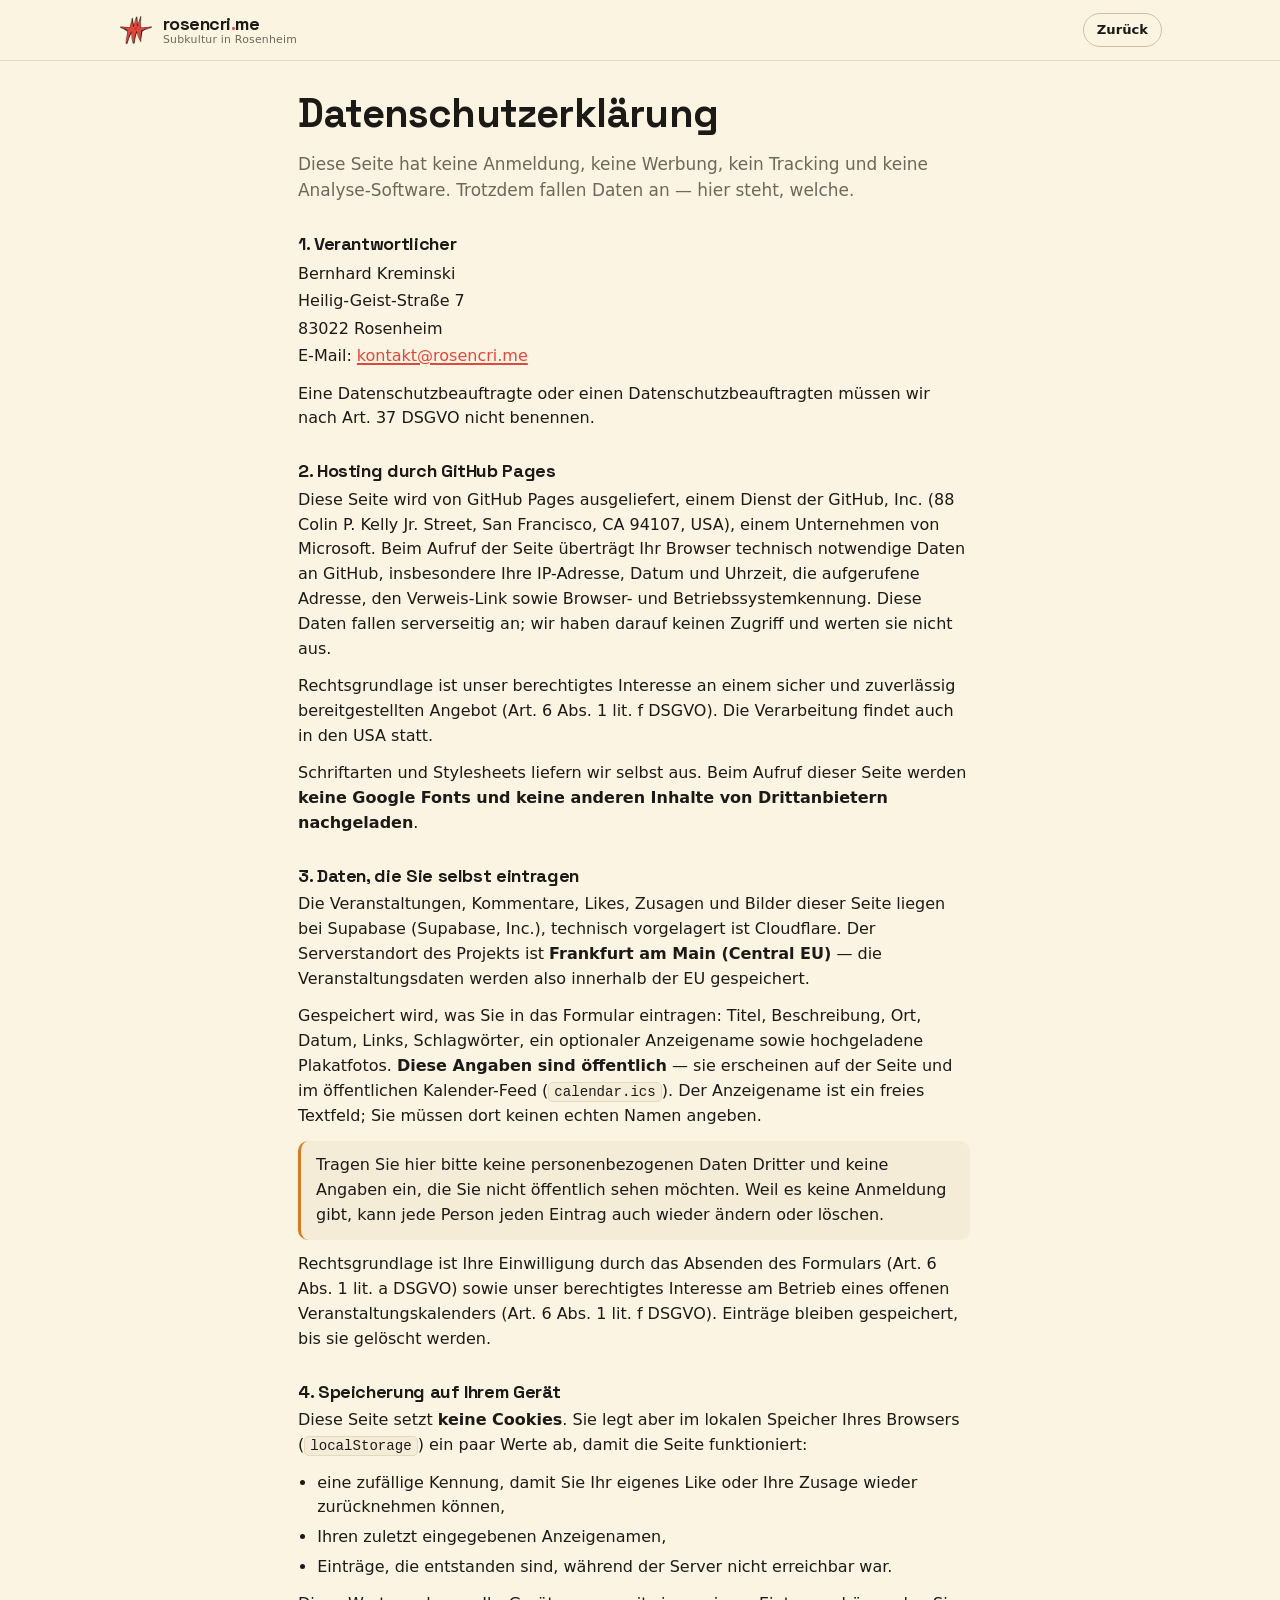
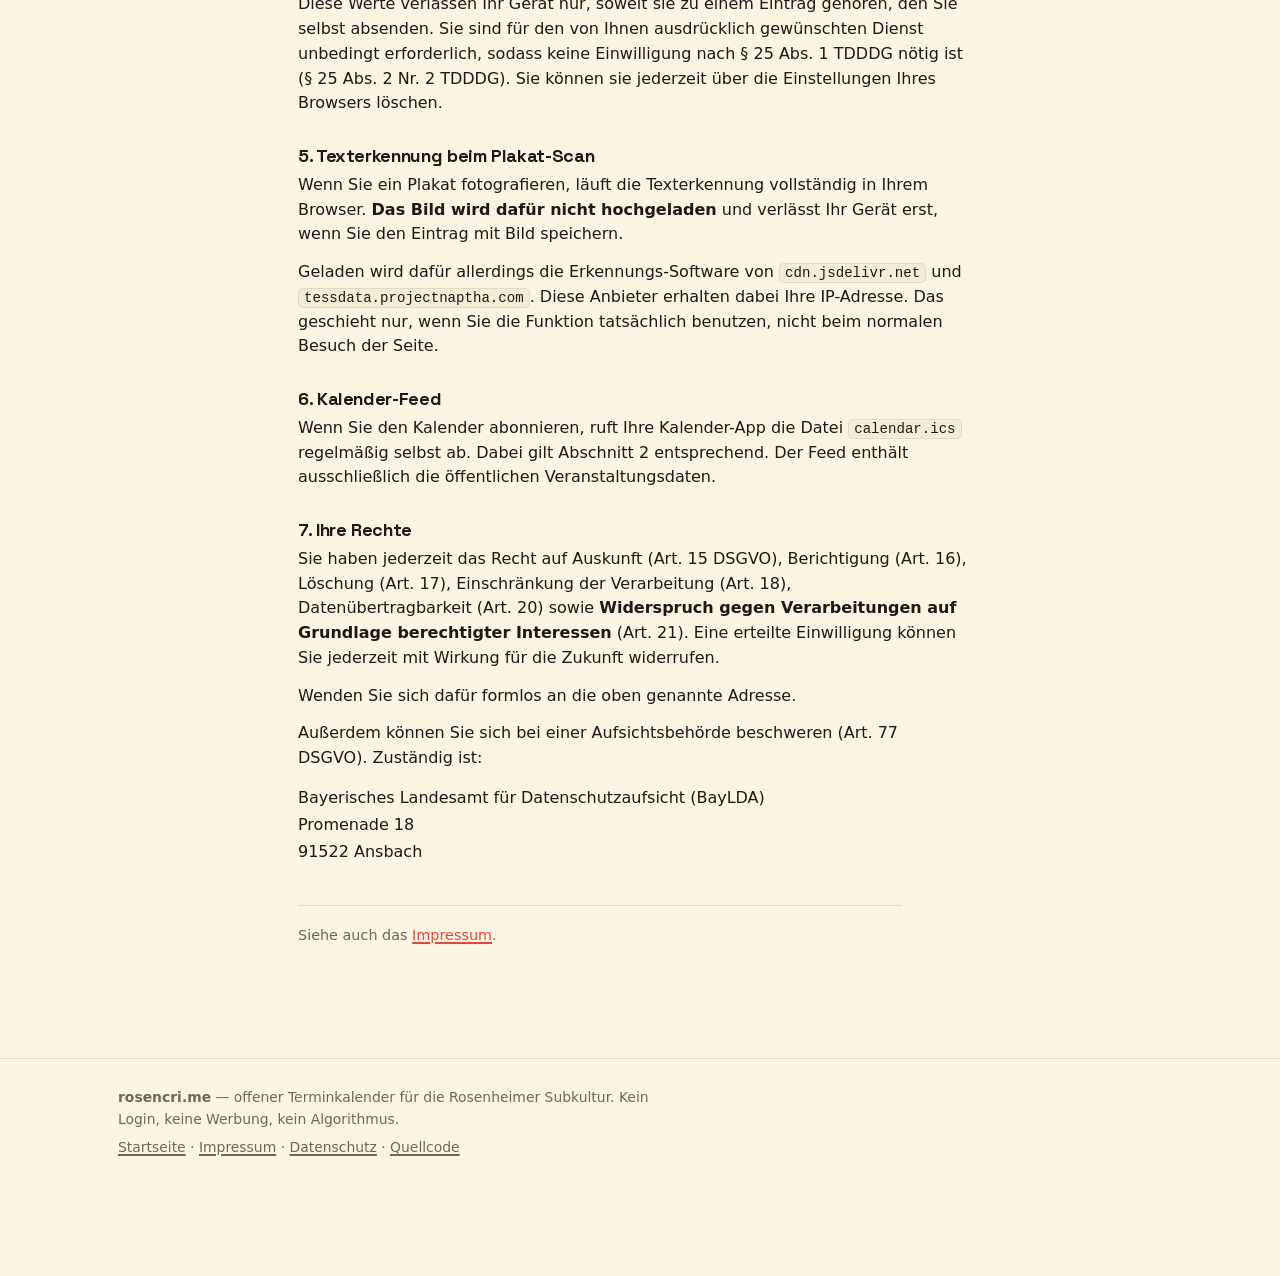
==== datenschutz.html @ 2547bedb "feat: Impressum, Datenschutzerklärung, self-hosted font Two static pages, no JavaScript, linked from" ====
<!doctype html>
<html lang="de">
<head>
<meta charset="utf-8">
<meta name="viewport" content="width=device-width, initial-scale=1, viewport-fit=cover">
<title>Datenschutzerklärung — rosencri.me</title>
<meta name="description" content="Welche Daten rosencri.me verarbeitet, wer sie zu sehen bekommt und welche Rechte Sie haben.">
<meta name="theme-color" content="#e1483c" media="(prefers-color-scheme: light)">
<meta name="theme-color" content="#17150f" media="(prefers-color-scheme: dark)">
<meta name="color-scheme" content="light dark">
<meta name="robots" content="noindex, follow">

<link rel="icon" href="assets/img/icon-32.png" sizes="32x32" type="image/png">
<link rel="icon" href="assets/img/icon-512.png" sizes="512x512" type="image/png">
<link rel="apple-touch-icon" href="assets/img/apple-touch-icon.png">

<link rel="stylesheet" href="assets/css/style.css?v=20260802T1852">
</head>
<body>

<a class="skip-link" href="#main">Zum Inhalt springen</a>

<header class="site-header">
  <div class="wrap header-inner">
    <a class="brand" href="./" title="Zur Startseite">
      <span class="brand-mark" aria-hidden="true">
        <img src="assets/img/icon-192.png" width="36" height="36" alt="">
      </span>
      <span class="brand-text">
        <strong>rosencri<span class="brand-dot">.</span>me</strong>
        <small>Subkultur in Rosenheim</small>
      </span>
    </a>
    <a class="btn btn-ghost btn-sm" href="./">Zurück</a>
  </div>
</header>

<main id="main" class="wrap legal">

  <h1>Datenschutzerklärung</h1>

  <p class="legal-lead">Diese Seite hat keine Anmeldung, keine Werbung, kein
    Tracking und keine Analyse-Software. Trotzdem fallen Daten an — hier steht,
    welche.</p>

  <section>
    <h2>1. Verantwortlicher</h2>
    <p class="legal-address">
      Bernhard Kreminski<br>
      Heilig-Geist-Straße 7<br>
      83022 Rosenheim<br>
      E-Mail: <a href="mailto:kontakt@rosencri.me">kontakt@rosencri.me</a>
    </p>
    <p>Eine Datenschutzbeauftragte oder einen Datenschutzbeauftragten müssen wir
      nach Art. 37 DSGVO nicht benennen.</p>
  </section>

  <section>
    <h2>2. Hosting durch GitHub Pages</h2>
    <p>Diese Seite wird von GitHub Pages ausgeliefert, einem Dienst der GitHub,
      Inc. (88 Colin P. Kelly Jr. Street, San Francisco, CA 94107, USA), einem
      Unternehmen von Microsoft. Beim Aufruf der Seite überträgt Ihr Browser
      technisch notwendige Daten an GitHub, insbesondere Ihre IP-Adresse, Datum
      und Uhrzeit, die aufgerufene Adresse, den Verweis-Link sowie Browser- und
      Betriebssystemkennung. Diese Daten fallen serverseitig an; wir haben
      darauf keinen Zugriff und werten sie nicht aus.</p>
    <p>Rechtsgrundlage ist unser berechtigtes Interesse an einem sicher und
      zuverlässig bereitgestellten Angebot (Art. 6 Abs. 1 lit. f DSGVO). Die
      Verarbeitung findet auch in den USA statt.</p>
    <p>Schriftarten und Stylesheets liefern wir selbst aus. Beim Aufruf dieser
      Seite werden <strong>keine Google Fonts und keine anderen Inhalte von
      Drittanbietern nachgeladen</strong>.</p>
  </section>

  <section>
    <h2>3. Daten, die Sie selbst eintragen</h2>
    <p>Die Veranstaltungen, Kommentare, Likes, Zusagen und Bilder dieser Seite
      liegen bei Supabase (Supabase, Inc.), technisch vorgelagert ist
      Cloudflare. Der Serverstandort des Projekts ist
      <strong>Frankfurt am Main (Central EU)</strong> — die Veranstaltungsdaten
      werden also innerhalb der EU gespeichert.</p>
    <p>Gespeichert wird, was Sie in das Formular eintragen: Titel, Beschreibung,
      Ort, Datum, Links, Schlagwörter, ein optionaler Anzeigename sowie
      hochgeladene Plakatfotos. <strong>Diese Angaben sind öffentlich</strong> —
      sie erscheinen auf der Seite und im öffentlichen Kalender-Feed
      (<code>calendar.ics</code>). Der Anzeigename ist ein freies Textfeld;
      Sie müssen dort keinen echten Namen angeben.</p>
    <p class="legal-warn">Tragen Sie hier bitte keine personenbezogenen Daten
      Dritter und keine Angaben ein, die Sie nicht öffentlich sehen möchten.
      Weil es keine Anmeldung gibt, kann jede Person jeden Eintrag auch wieder
      ändern oder löschen.</p>
    <p>Rechtsgrundlage ist Ihre Einwilligung durch das Absenden des Formulars
      (Art. 6 Abs. 1 lit. a DSGVO) sowie unser berechtigtes Interesse am Betrieb
      eines offenen Veranstaltungskalenders (Art. 6 Abs. 1 lit. f DSGVO).
      Einträge bleiben gespeichert, bis sie gelöscht werden.</p>
  </section>

  <section>
    <h2>4. Speicherung auf Ihrem Gerät</h2>
    <p>Diese Seite setzt <strong>keine Cookies</strong>. Sie legt aber im
      lokalen Speicher Ihres Browsers (<code>localStorage</code>) ein paar Werte
      ab, damit die Seite funktioniert:</p>
    <ul>
      <li>eine zufällige Kennung, damit Sie Ihr eigenes Like oder Ihre Zusage
        wieder zurücknehmen können,</li>
      <li>Ihren zuletzt eingegebenen Anzeigenamen,</li>
      <li>Einträge, die entstanden sind, während der Server nicht erreichbar
        war.</li>
    </ul>
    <p>Diese Werte verlassen Ihr Gerät nur, soweit sie zu einem Eintrag gehören,
      den Sie selbst absenden. Sie sind für den von Ihnen ausdrücklich
      gewünschten Dienst unbedingt erforderlich, sodass keine Einwilligung nach
      § 25 Abs. 1 TDDDG nötig ist (§ 25 Abs. 2 Nr. 2 TDDDG). Sie können sie
      jederzeit über die Einstellungen Ihres Browsers löschen.</p>
  </section>

  <section>
    <h2>5. Texterkennung beim Plakat-Scan</h2>
    <p>Wenn Sie ein Plakat fotografieren, läuft die Texterkennung vollständig in
      Ihrem Browser. <strong>Das Bild wird dafür nicht hochgeladen</strong> und
      verlässt Ihr Gerät erst, wenn Sie den Eintrag mit Bild speichern.</p>
    <p>Geladen wird dafür allerdings die Erkennungs-Software von
      <code>cdn.jsdelivr.net</code> und <code>tessdata.projectnaptha.com</code>.
      Diese Anbieter erhalten dabei Ihre IP-Adresse. Das geschieht nur, wenn Sie
      die Funktion tatsächlich benutzen, nicht beim normalen Besuch der Seite.</p>
  </section>

  <section>
    <h2>6. Kalender-Feed</h2>
    <p>Wenn Sie den Kalender abonnieren, ruft Ihre Kalender-App die Datei
      <code>calendar.ics</code> regelmäßig selbst ab. Dabei gilt Abschnitt 2
      entsprechend. Der Feed enthält ausschließlich die öffentlichen
      Veranstaltungsdaten.</p>
  </section>

  <section>
    <h2>7. Ihre Rechte</h2>
    <p>Sie haben jederzeit das Recht auf Auskunft (Art. 15 DSGVO), Berichtigung
      (Art. 16), Löschung (Art. 17), Einschränkung der Verarbeitung (Art. 18),
      Datenübertragbarkeit (Art. 20) sowie <strong>Widerspruch gegen
      Verarbeitungen auf Grundlage berechtigter Interessen</strong> (Art. 21).
      Eine erteilte Einwilligung können Sie jederzeit mit Wirkung für die Zukunft
      widerrufen.</p>
    <p>Wenden Sie sich dafür formlos an die oben genannte Adresse.</p>
    <p>Außerdem können Sie sich bei einer Aufsichtsbehörde beschweren
      (Art. 77 DSGVO). Zuständig ist:</p>
    <p class="legal-address">
      Bayerisches Landesamt für Datenschutzaufsicht (BayLDA)<br>
      Promenade 18<br>
      91522 Ansbach
    </p>
  </section>

  <p class="legal-meta">Siehe auch das <a href="impressum.html">Impressum</a>.</p>

</main>

<footer class="site-footer">
  <div class="wrap footer-inner">
    <p><strong>rosencri.me</strong> — offener Terminkalender für die Rosenheimer Subkultur.
      Kein Login, keine Werbung, kein Algorithmus.</p>
    <p class="footer-meta">
      <a href="./">Startseite</a> ·
      <a href="impressum.html">Impressum</a> ·
      <a href="datenschutz.html">Datenschutz</a> ·
      <a href="https://github.com/bernhardkreminski/rosencri.me" target="_blank" rel="noopener">Quellcode</a>
    </p>
  </div>
</footer>

</body>
</html>
---- assets/css/style.css ----
/* =========================================================================
   rosencri.me — stylesheet
   Palette lifted from the local poster aesthetic: cream paper, signal red,
   pool-blue teal. Mobile-first, light + dark, no framework.
   ========================================================================= */

/* -------------------------------- fonts -------------------------------- */

/*
 * Space Grotesk, self-hosted.
 *
 * Previously pulled from fonts.googleapis.com, which handed every visitor's IP
 * address to Google before the page rendered — the fact pattern in LG München I,
 * 20.01.2022, 3 O 17493/20. Serving it ourselves removes the transfer entirely,
 * which is why the privacy policy no longer has a Google section, and drops a
 * render-blocking request to a third-party origin as a side effect.
 *
 * One variable file per subset (300–700 in a single face, ~41 KB total) rather
 * than three static weights. `font-display: swap` keeps text readable while it
 * loads; the `unicode-range` split means latin-ext is only fetched when a
 * character actually needs it — German umlauts live in the latin subset.
 *
 * Licensed under the SIL Open Font License 1.1 — see assets/fonts/OFL.txt.
 * Files are immutable, so they carry no `?v=` cache-busting stamp: a different
 * font would be a different filename.
 */
@font-face {
  font-family: 'Space Grotesk';
  font-style: normal;
  font-weight: 300 700;
  font-display: swap;
  src: url('../fonts/space-grotesk-latin.woff2') format('woff2');
  unicode-range: U+0000-00FF, U+0131, U+0152-0153, U+02BB-02BC, U+02C6, U+02DA,
    U+02DC, U+0304, U+0308, U+0329, U+2000-206F, U+20AC, U+2122, U+2191, U+2193,
    U+2212, U+2215, U+FEFF, U+FFFD;
}

@font-face {
  font-family: 'Space Grotesk';
  font-style: normal;
  font-weight: 300 700;
  font-display: swap;
  src: url('../fonts/space-grotesk-latin-ext.woff2') format('woff2');
  unicode-range: U+0100-02BA, U+02BD-02C5, U+02C7-02CC, U+02CE-02D7, U+02DD-02FF,
    U+0304, U+0308, U+0329, U+1D00-1DBF, U+1E00-1E9F, U+1EF2-1EFF, U+2020,
    U+20A0-20AB, U+20AD-20C0, U+2113, U+2C60-2C7F, U+A720-A7FF;
}

/* ------------------------------- tokens -------------------------------- */

:root {
  --red: #e1483c;
  --red-dark: #c53a2f;
  --teal: #35b3ad;
  --teal-dark: #2a908b;
  /* Urgency ramp: red = happening now, amber = within 24h, teal = later.
     Previously "now" and "within 24h" were both red and indistinguishable. */
  --amber: #d97b25;
  --amber-dark: #b5631a;
  /* Solid fills that carry white text. The display hues above fail 4.5:1
     (red 4.04, amber 3.08), so anything with a label on it uses these. */
  --red-solid: #d34338;
  --amber-solid: #ab611d;
  --teal-solid: #26827e;
  --cream: #fbf4e2;
  --paper: #fffdf7;
  --ink: #1c1a17;

  --bg: var(--cream);
  --surface: var(--paper);
  --surface-2: #f5ecd8;
  --text: var(--ink);
  --text-dim: #6d675c;
  --text-faint: #98918230;
  --line: #e3d9c0;
  --line-strong: #cdc0a2;
  --accent: var(--red);
  --accent-contrast: #fff;

  --radius: 16px;
  --radius-lg: 22px;
  --radius-sm: 10px;

  --shadow-sm: 0 1px 2px rgb(28 26 23 / 6%), 0 2px 8px rgb(28 26 23 / 4%);
  --shadow: 0 2px 6px rgb(28 26 23 / 7%), 0 12px 28px -12px rgb(28 26 23 / 18%);
  --shadow-lg: 0 8px 20px -6px rgb(28 26 23 / 18%), 0 30px 60px -20px rgb(28 26 23 / 30%);

  --font-display: 'Space Grotesk', ui-sans-serif, system-ui, sans-serif;
  --font: ui-sans-serif, system-ui, -apple-system, 'Segoe UI', Roboto, 'Helvetica Neue', Arial, sans-serif;

  --wrap: 1080px;
  --header-h: 60px;
  --ease: cubic-bezier(.32, .72, 0, 1);
}

@media (prefers-color-scheme: dark) {
  :root {
    --bg: #17150f;
    --surface: #211e17;
    --surface-2: #2a261d;
    --text: #f4eeda;
    --text-dim: #a49c88;
    --line: #34301f;
    --line-strong: #4a442d;
    --paper: #211e17;
    --red: #f0594c;
    --teal: #4ccfc8;
    --amber: #f0a04b;
    --amber-dark: #d4842f;
    --shadow-sm: 0 1px 2px rgb(0 0 0 / 30%);
    --shadow: 0 2px 6px rgb(0 0 0 / 30%), 0 12px 28px -12px rgb(0 0 0 / 55%);
    --shadow-lg: 0 8px 20px -6px rgb(0 0 0 / 45%), 0 30px 60px -20px rgb(0 0 0 / 70%);
  }
}

/* ------------------------------- reset --------------------------------- */

*, *::before, *::after { box-sizing: border-box; }

/* `overscroll-behavior-y: contain` suppresses the browser's *own* overscroll
   refresh (Chrome on Android) and the bounce that would otherwise fight the
   custom one in `.ptr` below. Without it a downward pull at the top of the
   page arms two refreshes at once. */
html { -webkit-text-size-adjust: 100%; scroll-behavior: smooth; overscroll-behavior-y: contain; }

body {
  margin: 0;
  font-family: var(--font);
  font-size: 16px;
  line-height: 1.55;
  color: var(--text);
  background: var(--bg);
  -webkit-font-smoothing: antialiased;
  text-rendering: optimizeLegibility;
  overflow-x: hidden;
  padding-bottom: env(safe-area-inset-bottom);
}

img { max-width: 100%; display: block; }
button, input, textarea, select { font: inherit; color: inherit; }
h1, h2, h3, h4 { font-family: var(--font-display); font-weight: 700; line-height: 1.15; margin: 0; letter-spacing: -.02em; }
p { margin: 0 0 .8em; }
a { color: var(--red); text-decoration-thickness: 1.5px; text-underline-offset: 2px; }

:focus-visible {
  outline: 3px solid var(--teal);
  outline-offset: 2px;
  border-radius: 4px;
}

@media (prefers-reduced-motion: reduce) {
  *, *::before, *::after {
    animation-duration: .01ms !important;
    animation-iteration-count: 1 !important;
    transition-duration: .01ms !important;
    scroll-behavior: auto !important;
  }
}

.wrap { width: 100%; max-width: var(--wrap); margin-inline: auto; padding-inline: 18px; }

.skip-link {
  position: absolute; left: -9999px; top: 0; z-index: 100;
  background: var(--red); color: #fff; padding: 10px 16px; border-radius: 0 0 8px;
}
.skip-link:focus { left: 0; }

/* ------------------------------- header -------------------------------- */

.site-header {
  position: sticky; top: 0; z-index: 40;
  background: color-mix(in srgb, var(--bg) 82%, transparent);
  backdrop-filter: saturate(1.6) blur(14px);
  -webkit-backdrop-filter: saturate(1.6) blur(14px);
  border-bottom: 1px solid var(--line);
}

.header-inner {
  display: flex; align-items: center; gap: 12px;
  min-height: var(--header-h);
}

.brand { display: flex; align-items: center; gap: 9px; text-decoration: none; color: var(--text); margin-right: auto; }
.brand-mark { display: grid; place-items: center; transition: transform .4s var(--ease); flex: none; }
.brand-mark img { width: 36px; height: 36px; display: block; }
.brand:hover .brand-mark { transform: rotate(72deg); }
.brand-text { display: flex; flex-direction: column; line-height: 1.05; }
.brand-text strong { font-family: var(--font-display); font-size: 1.12rem; letter-spacing: -.03em; }
.brand-dot { color: var(--red); }
.brand-text small { font-size: .68rem; color: var(--text-dim); letter-spacing: .02em; }

.viewswitch {
  display: flex; gap: 2px; padding: 3px;
  background: var(--surface-2); border-radius: 999px; border: 1px solid var(--line);
}
.viewswitch-btn {
  border: 0; background: none; cursor: pointer; border-radius: 999px;
  padding: 6px 15px; font-size: .875rem; font-weight: 600; color: var(--text-dim);
  transition: color .18s, background .18s;
}
.viewswitch-btn.is-active { background: var(--surface); color: var(--text); box-shadow: var(--shadow-sm); }

/* ------------------------------- buttons ------------------------------- */

.btn {
  --btn-bg: transparent;
  display: inline-flex; align-items: center; justify-content: center; gap: 8px;
  padding: 10px 18px; border-radius: 999px; border: 1.5px solid transparent;
  background: var(--btn-bg); font-weight: 650; font-size: .925rem; cursor: pointer;
  text-decoration: none; color: var(--text); white-space: nowrap;
  transition: transform .12s var(--ease), background .18s, border-color .18s, box-shadow .18s;
}
.btn:active { transform: scale(.97); }
.btn[disabled] { opacity: .5; pointer-events: none; }

.btn-primary { --btn-bg: var(--red); color: #fff; box-shadow: 0 2px 10px -2px color-mix(in srgb, var(--red) 60%, transparent); }
.btn-primary:hover { --btn-bg: var(--red-dark); }
.btn-ghost { border-color: var(--line-strong); color: var(--text); }
.btn-ghost:hover { background: var(--surface-2); }
.btn-lg { padding: 13px 24px; font-size: 1rem; }
.btn-sm { padding: 6px 13px; font-size: .82rem; }
.btn-block { width: 100%; }

/* Tertiary action. Deliberately not a .btn — search should not compete with
   "Event hinzufügen" for attention on a page that is about events. */
.btn-quiet {
  display: inline-flex; align-items: center; gap: 7px;
  border: 0; background: none; cursor: pointer; padding: 8px 4px;
  font-size: .9rem; font-weight: 600; color: var(--text-dim);
  border-radius: 8px; transition: color .16s;
}
.btn-quiet:hover { color: var(--text); }
.btn-quiet svg { opacity: .85; }
.btn-danger { --btn-bg: var(--red); color: #fff; }
.btn-danger:hover { --btn-bg: var(--red-dark); }

/* Edit/delete sit apart from the social actions so "löschen" is never a
   neighbour of the like button. */
.detail-manage {
  display: flex; gap: 8px; flex-wrap: wrap; justify-content: flex-end;
  margin: -6px 0 18px;
}
.detail-manage .actbtn { font-size: .82rem; padding: 7px 13px; }
.detail-manage .actbtn-danger { color: var(--red); border-color: color-mix(in srgb, var(--red) 45%, transparent); }
.detail-manage .actbtn-danger:hover { background: color-mix(in srgb, var(--red) 10%, transparent); }
dialog.sheet-confirm { width: min(440px, 100%); }

/* Extra dates for an irregular series */
.extra-dates { display: grid; gap: 8px; }
.extra-date { display: flex; gap: 8px; align-items: center; }
.extra-date input { flex: 1; min-width: 0; }
.extra-date-remove {
  flex: none; width: 34px; height: 34px; border-radius: 50%;
  border: 1.5px solid var(--line-strong); background: var(--surface);
  color: var(--text-dim); cursor: pointer; font-size: .9rem; line-height: 1;
}
.extra-date-remove:hover { color: var(--red); border-color: color-mix(in srgb, var(--red) 45%, transparent); }
.btn-add-date { padding-left: 0; margin-top: 2px; }
.extra-dates:empty + .btn-add-date { margin-top: 0; }

.iconbtn {
  display: grid; place-items: center; width: 38px; height: 38px; flex: none;
  border-radius: 50%; border: 1.5px solid var(--line-strong); background: var(--surface);
  cursor: pointer; transition: background .18s, transform .12s;
}
.iconbtn:hover { background: var(--surface-2); }
.iconbtn:active { transform: scale(.93); }

.btn-subscribe span { display: none; }
@media (min-width: 720px) { .btn-subscribe span { display: inline; } }

/* The three header items stop fitting side by side well below 560px. */
@media (max-width: 559px) {
  .wrap { padding-inline: 14px; }
  .header-inner { gap: 8px; }
  .brand-text small { display: none; }
  .brand-text strong { font-size: 1rem; }
  .brand-mark img { width: 30px; height: 30px; }
  .viewswitch-btn { padding: 6px 11px; font-size: .82rem; }
  .btn-subscribe { padding: 9px 12px; }
}

/* -------------------------------- banner ------------------------------- */

.banner {
  background: color-mix(in srgb, var(--teal) 16%, var(--bg));
  border-bottom: 1px solid color-mix(in srgb, var(--teal) 35%, transparent);
  color: var(--text); font-size: .85rem; padding: 9px 18px; text-align: center;
}
.banner[data-kind='warn'] { background: color-mix(in srgb, var(--red) 12%, var(--bg)); border-color: color-mix(in srgb, var(--red) 30%, transparent); }

/* --------------------------------- hero -------------------------------- */

.hero { padding: 40px 0 26px; max-width: 46ch; }
.hero-title { font-size: clamp(2.1rem, 8vw, 3.4rem); letter-spacing: -.035em; }
.hero-title .hl {
  color: var(--red);
  background: linear-gradient(transparent 62%, color-mix(in srgb, var(--teal) 40%, transparent) 62%);
}
.hero-sub { margin-top: 12px; color: var(--text-dim); font-size: 1.02rem; }
.hero-actions { display: flex; flex-wrap: wrap; gap: 10px; margin-top: 20px; }
@media (max-width: 520px) { .hero-actions .btn { flex: 1 1 100%; } }

/* ------------------------------- filters ------------------------------- */

.filters { display: flex; flex-direction: column; gap: 12px; margin-bottom: 26px; }

.search-wrap {
  display: flex; align-items: center; gap: 10px; padding: 0 16px;
  background: var(--surface); border: 1.5px solid var(--line); border-radius: 999px;
  color: var(--text-dim); transition: border-color .18s, box-shadow .18s;
}
.search-wrap:focus-within { border-color: var(--teal); box-shadow: 0 0 0 4px color-mix(in srgb, var(--teal) 18%, transparent); }
.search-wrap input {
  flex: 1; border: 0; background: none; padding: 12px 0; outline: none; min-width: 0;
}
.search-wrap input::-webkit-search-cancel-button { filter: grayscale(1); }
.search-close {
  border: 0; background: none; cursor: pointer; color: var(--text-dim);
  font-size: .95rem; padding: 4px 2px 4px 8px; line-height: 1;
}
.search-close:hover { color: var(--text); }

/* Revealing the filters shouldn't feel like a jump cut. */
.filters:not([hidden]) { animation: filters-in .22s var(--ease); }
@keyframes filters-in { from { opacity: 0; transform: translateY(-6px); } }

.chips { display: flex; flex-wrap: wrap; gap: 7px; }
.chip {
  border: 1.5px solid var(--line-strong); background: var(--surface); color: var(--text-dim);
  border-radius: 999px; padding: 4px 12px; font-size: .8rem; font-weight: 600;
  cursor: pointer; transition: all .16s; white-space: nowrap;
}
.chip:hover { border-color: var(--teal); color: var(--text); }
.chip.is-on { background: var(--teal); border-color: var(--teal); color: #08302e; }

/* ------------------------------- sections ------------------------------ */

/* Anchors the whole list in time — "in 3 Std." and "morgen" only mean
   something if you know what today is. */
.today-line {
  display: flex; align-items: center; gap: 9px;
  margin: 0 0 22px; padding-bottom: 14px;
  border-bottom: 1px solid var(--line);
  font-size: .95rem; color: var(--text-dim);
}
.today-line strong { color: var(--text); font-weight: 700; font-family: var(--font-display); }
.today-dot {
  width: 9px; height: 9px; border-radius: 50%; flex: none;
  background: var(--teal); box-shadow: 0 0 0 4px color-mix(in srgb, var(--teal) 22%, transparent);
}

.section { margin-bottom: 42px; }
.section-title {
  display: flex; align-items: center; gap: 9px;
  font-size: 1.28rem; margin-bottom: 16px;
}
.section-title-toggle { cursor: pointer; list-style: none; }
.section-title-toggle::-webkit-details-marker { display: none; }
.section-title-toggle::before {
  content: '▸'; color: var(--text-dim); transition: transform .2s var(--ease); display: inline-block;
}
details[open] .section-title-toggle::before { transform: rotate(90deg); }
.section-title .count { color: var(--text-dim); font-weight: 500; font-size: .9rem; }

.pulse {
  width: 10px; height: 10px; border-radius: 50%; background: var(--red); flex: none;
  box-shadow: 0 0 0 0 color-mix(in srgb, var(--red) 70%, transparent);
  animation: pulse 2.2s infinite;
}
@keyframes pulse {
  70% { box-shadow: 0 0 0 12px transparent; }
  100% { box-shadow: 0 0 0 0 transparent; }
}

/* -------------------------------- cards -------------------------------- */

.cards { display: grid; gap: 14px; }
@media (min-width: 700px) { .cards { grid-template-columns: repeat(2, 1fr); } }
@media (min-width: 1000px) { .cards { grid-template-columns: repeat(3, 1fr); } }
.cards-hot { grid-template-columns: 1fr !important; }

.card {
  position: relative; display: flex; flex-direction: column; gap: 10px;
  text-align: left; width: 100%;
  background: var(--surface); border: 1.5px solid var(--line); border-radius: var(--radius);
  padding: 16px; cursor: pointer; box-shadow: var(--shadow-sm);
  transition: transform .18s var(--ease), box-shadow .18s, border-color .18s;
  overflow: hidden;
}
.card:hover { transform: translateY(-2px); box-shadow: var(--shadow); border-color: var(--line-strong); }
.card:active { transform: translateY(0) scale(.995); }

.card-date {
  display: flex; align-items: baseline; gap: 7px;
  font-family: var(--font-display); font-weight: 700; font-size: .82rem;
  text-transform: uppercase; letter-spacing: .06em; color: var(--red);
}
.card-date .time { color: var(--text-dim); letter-spacing: 0; text-transform: none; font-weight: 600; }

.card-title { font-size: 1.16rem; letter-spacing: -.02em; }

/* Span of a series, so a tile says how long the run lasts, not just its own date. */
.card-span { font-size: .78rem; font-weight: 650; color: var(--text-dim); }

.card-meta { display: flex; flex-wrap: wrap; gap: 4px 12px; font-size: .86rem; color: var(--text-dim); }
.card-meta span { display: inline-flex; align-items: center; gap: 5px; min-width: 0; }
.card-meta .ellip { overflow: hidden; text-overflow: ellipsis; white-space: nowrap; }

.card-tags { display: flex; flex-wrap: wrap; gap: 5px; margin-top: auto; }
.tag {
  font-size: .7rem; font-weight: 700; letter-spacing: .04em; text-transform: uppercase;
  padding: 3px 8px; border-radius: 6px;
  background: color-mix(in srgb, var(--teal) 18%, transparent);
  color: color-mix(in srgb, var(--teal) 88%, var(--text));
}

.card-stats { display: flex; gap: 14px; font-size: .82rem; color: var(--text-dim); padding-top: 4px; }
.card-stats span { display: inline-flex; align-items: center; gap: 5px; }
.card-stats .on { color: var(--red); font-weight: 700; }

.card-thumb {
  position: absolute; inset: 0 0 0 auto; width: 96px; opacity: .16;
  -webkit-mask-image: linear-gradient(to left, #000 25%, transparent);
  mask-image: linear-gradient(to left, #000 25%, transparent);
  pointer-events: none;
}
.card-thumb img { width: 100%; height: 100%; object-fit: cover; }

.badge {
  align-self: flex-start; display: inline-flex; align-items: center; gap: 6px;
  font-size: .7rem; font-weight: 800; letter-spacing: .07em; text-transform: uppercase;
  padding: 4px 10px; border-radius: 999px;
}
.badge-live { background: var(--red-solid); color: #fff; }
.badge-soon { background: var(--amber-solid); color: #fff; }

/* Hot cards — happening now, or within the next 24 h. Both are enlarged, but
   they are deliberately different colours: red reads as "drop everything",
   amber as "today-ish". Same shape, different urgency. */
.card.is-hot {
  --hot: var(--red);
  border-color: var(--hot); border-width: 2px; padding: 20px;
  background:
    radial-gradient(120% 100% at 100% 0%, color-mix(in srgb, var(--hot) 9%, transparent), transparent 60%),
    var(--surface);
  box-shadow: var(--shadow);
}
.card.is-soon { --hot: var(--amber); }
.card.is-hot .card-date { color: var(--hot); }
.card.is-hot .card-title { font-size: 1.5rem; }
@media (min-width: 700px) { .card.is-hot .card-title { font-size: 1.8rem; } }

/* Only the live one pulses — an animated border on every "today" card would
   make the whole list twitch. */
.card.is-live::after {
  content: ''; position: absolute; inset: 0; border-radius: inherit; pointer-events: none;
  border: 2px solid var(--red); animation: breathe 2.6s ease-in-out infinite;
}
@keyframes breathe { 50% { opacity: .25; } }

.card.is-past { opacity: .62; }
.card.is-past .card-date { color: var(--text-dim); }
.card.is-past:hover { opacity: 1; }

/* -------------------------------- empty -------------------------------- */

.empty { text-align: center; padding: 60px 20px; color: var(--text-dim); }
.empty-emoji { font-size: 3rem; margin: 0 0 8px; }
.empty h2 { margin-bottom: 6px; color: var(--text); }
.empty .btn { margin-top: 16px; }

/* ------------------------------- calendar ------------------------------ */

.view-calendar { padding-top: 24px; }
.cal-head { display: flex; align-items: center; gap: 10px; margin-bottom: 16px; }
.cal-title { font-size: 1.4rem; margin-right: auto; }
.cal-head .btn-sm { flex: none; }

.cal-grid {
  display: grid; grid-template-columns: repeat(7, 1fr); gap: 4px;
  background: var(--surface); border: 1.5px solid var(--line); border-radius: var(--radius);
  padding: 8px;
}
.cal-wd {
  text-align: center; font-size: .7rem; font-weight: 800; letter-spacing: .08em;
  text-transform: uppercase; color: var(--text-dim); padding: 4px 0 6px;
}
.cal-cell {
  position: relative; display: flex; flex-direction: column; gap: 3px; align-items: stretch;
  min-height: 62px; padding: 5px 5px 6px; border-radius: 9px; border: 0;
  background: transparent; cursor: pointer; text-align: left; overflow: hidden;
  transition: background .15s;
}
.cal-cell:hover { background: var(--surface-2); }
.cal-cell.is-out { opacity: .32; }
/* Today gets a tinted cell, a ring, and its number in a filled pill — the
   familiar calendar convention. A colour tint alone was too easy to miss. */
.cal-cell.is-today {
  background: color-mix(in srgb, var(--teal) 12%, transparent);
  box-shadow: inset 0 0 0 2px var(--teal);
}
.cal-cell.is-selected { outline: 2px solid var(--red); outline-offset: -2px; }
.cal-num { font-size: .78rem; font-weight: 700; color: var(--text-dim); font-variant-numeric: tabular-nums; }
.cal-cell.is-today .cal-num {
  align-self: flex-start;
  display: grid; place-items: center;
  min-width: 22px; height: 22px; padding: 0 5px;
  border-radius: 999px; background: var(--teal); color: #05312e; font-weight: 800;
}

.cal-ev {
  font-size: .66rem; line-height: 1.25; font-weight: 650; padding: 2px 4px; border-radius: 4px;
  overflow: hidden; text-overflow: ellipsis; white-space: nowrap;
  background: color-mix(in srgb, var(--teal) 22%, transparent);
  color: color-mix(in srgb, var(--teal) 92%, var(--text));
}
.cal-ev.is-past { background: var(--surface-2); color: var(--text-dim); }
.cal-ev.is-live { background: color-mix(in srgb, var(--red) 20%, transparent); color: var(--red); }
.cal-ev.is-soon { background: color-mix(in srgb, var(--amber) 22%, transparent); color: var(--amber-dark); }
@media (prefers-color-scheme: dark) { .cal-ev.is-soon { color: var(--amber); } }
.cal-more { font-size: .62rem; color: var(--text-dim); padding-left: 4px; }

.cal-dots { display: none; gap: 3px; flex-wrap: wrap; }
.dot {
  display: inline-block; width: 9px; height: 9px; border-radius: 50%;
  background: var(--teal); flex: none; box-sizing: border-box;
}
/* Each phase gets its own SHAPE as well as its own hue, so the four states
   stay tellable apart in greyscale and with colour vision deficiency. */
/* One rule per phase: colour AND shape together, so the later duplicates that
   previously reset the background can't undo the shape cue. */
.dot-live { background: var(--red); border-radius: 50%;
            box-shadow: 0 0 0 2px color-mix(in srgb, var(--red) 35%, transparent); }
.dot-soon { background: var(--amber); border-radius: 2px; }            /* square  = imminent */
.dot-up   { background: transparent; border: 2px solid var(--teal); }  /* hollow  = later */
.dot-past { background: var(--line-strong); border-radius: 50%; transform: scale(.72); }

@media (max-width: 640px) {
  .cal-cell { min-height: 46px; padding: 4px 3px; }
  .cal-ev { display: none; }
  .cal-more { display: none; }
  .cal-dots { display: flex; }
}

.cal-legend {
  display: flex; flex-wrap: wrap; gap: 6px 18px; margin: 14px 0 30px;
  font-size: .78rem; color: var(--text-dim);
}
.cal-legend span { display: inline-flex; align-items: center; gap: 6px; }

.cal-day { margin-bottom: 50px; }
.cal-day-title { font-size: 1.1rem; margin-bottom: 14px; }

/* -------------------------------- footer ------------------------------- */

.site-footer { border-top: 1px solid var(--line); margin-top: 40px; padding: 28px 0 110px; color: var(--text-dim); font-size: .87rem; }
.footer-inner p { margin-bottom: .5em; max-width: 60ch; }
.footer-meta a { color: var(--text-dim); }
.storage-mode { font-size: .78rem; opacity: .8; }

/* --------------------------------- fab --------------------------------- */

.fab {
  position: fixed; z-index: 45;
  right: max(18px, env(safe-area-inset-right));
  bottom: max(18px, env(safe-area-inset-bottom));
  display: inline-flex; align-items: center; gap: 8px;
  padding: 15px 18px; border: 0; border-radius: 999px;
  background: var(--red); color: #fff; cursor: pointer;
  font-family: var(--font-display); font-weight: 700; font-size: 1rem;
  box-shadow: 0 6px 18px -4px color-mix(in srgb, var(--red) 70%, transparent), var(--shadow);
  transition: transform .16s var(--ease), box-shadow .2s;
}
.fab:hover { transform: translateY(-2px) scale(1.02); }
.fab:active { transform: scale(.95); }
.fab-label { display: none; }
@media (min-width: 700px) { .fab-label { display: inline; } .fab { padding: 15px 22px 15px 18px; } }

/* ----------------------------- legal pages ----------------------------- */

/* impressum.html / datenschutz.html — plain prose, no JS, no app shell. */
.legal { max-width: 720px; padding-block: 30px 60px; }
.legal h1 { font-size: clamp(1.9rem, 5vw, 2.5rem); margin-bottom: 8px; }
.legal h2 { font-size: 1.12rem; margin-bottom: 6px; }
.legal section { margin-top: 30px; }
.legal p, .legal ul { max-width: 66ch; }
.legal ul { margin: 0 0 .8em; padding-left: 1.2em; }
.legal li { margin-bottom: .3em; }
.legal code {
  font-size: .88em; padding: 1px 5px; border-radius: 5px;
  background: var(--surface-2); border: 1px solid var(--line);
  overflow-wrap: anywhere;
}
.legal-lead { font-size: 1.06rem; color: var(--text-dim); margin-top: 14px; }
.legal-address { line-height: 1.7; }
.legal-meta { margin-top: 40px; padding-top: 18px; border-top: 1px solid var(--line); color: var(--text-dim); font-size: .9rem; }

/* Anything still needing a real value. Loud on purpose: these pages are
   worthless — arguably worse than absent — if they ship with placeholders. */
.todo {
  background: color-mix(in srgb, var(--red) 16%, transparent);
  color: var(--red-dark); font-weight: 600;
  padding: 1px 6px; border-radius: 5px;
  border: 1px dashed color-mix(in srgb, var(--red) 55%, transparent);
}
@media (prefers-color-scheme: dark) { .todo { color: var(--red); } }

.legal-warn {
  padding: 12px 15px; border-radius: var(--radius-sm);
  background: var(--surface-2); border-left: 3px solid var(--amber);
}

/* --------------------------- pull to refresh --------------------------- */

/* Parked one height above its resting line so `translateY(0)` is "hidden" and
   the JS only ever has to write the pull distance. The line is the bottom of
   the sticky header, not the top of the viewport: the header stays put during
   a pull, so an indicator descending from y=0 spends its whole travel behind
   the wordmark and the view switcher. */
.ptr {
  position: fixed; z-index: 50;
  top: calc(env(safe-area-inset-top) + var(--header-h) - 46px);
  left: 50%; margin-left: -20px;
  width: 40px; height: 40px;
  display: grid; place-items: center;
  border-radius: 999px; border: 1px solid var(--line);
  background: var(--surface); color: var(--text-dim);
  box-shadow: var(--shadow);
  opacity: 0; pointer-events: none;
  transform: translateY(0);
}
/* Past the threshold: let go and it refreshes. */
.ptr.is-armed { color: var(--red); border-color: color-mix(in srgb, var(--red) 45%, transparent); }
/* Only while snapping back or holding at the spinner — never during the drag,
   where the indicator must track the finger exactly. */
.ptr.is-settling { transition: transform .28s var(--ease), opacity .28s; }
.ptr-spinner { display: grid; place-items: center; }
.ptr.is-refreshing { color: var(--teal-dark); }
.ptr.is-refreshing .ptr-spinner { animation: ptr-spin .85s linear infinite; }
@keyframes ptr-spin { to { transform: rotate(360deg); } }

/* ------------------------------- dialogs ------------------------------- */

dialog.sheet {
  border: 0; padding: 0; color: var(--text); background: var(--surface);
  box-shadow: var(--shadow-lg); max-height: 92dvh; overflow: auto;
  width: min(560px, 100%); border-radius: var(--radius-lg);
  padding: 26px 22px calc(24px + env(safe-area-inset-bottom));
  scrollbar-width: thin;
}
dialog.sheet::backdrop { background: rgb(20 18 15 / 52%); backdrop-filter: blur(3px); }
dialog.sheet-detail { width: min(680px, 100%); }
dialog.sheet[open] { animation: dlg-in .3s var(--ease); }
@keyframes dlg-in { from { opacity: 0; transform: translateY(16px) scale(.98); } }

@media (max-width: 620px) {
  dialog.sheet {
    margin: auto auto 0; width: 100%; max-width: 100%;
    border-radius: var(--radius-lg) var(--radius-lg) 0 0; max-height: 94dvh;
  }
  dialog.sheet[open] { animation: sheet-up .34s var(--ease); }
  @keyframes sheet-up { from { transform: translateY(100%); } }
}

.sheet-close-form { position: sticky; top: -26px; z-index: 2; height: 0; }
.sheet-close {
  position: absolute; right: -4px; top: 0; width: 34px; height: 34px;
  border: 0; border-radius: 50%; background: var(--surface-2); color: var(--text-dim);
  cursor: pointer; font-size: .95rem; display: grid; place-items: center;
}
.sheet-close:hover { background: var(--line); color: var(--text); }

.sheet-title { font-size: 1.45rem; margin-bottom: 4px; padding-right: 40px; }
.sheet-sub { color: var(--text-dim); font-size: .93rem; margin-bottom: 18px; }
.hint { font-size: .78rem; color: var(--text-dim); margin: 10px 0 0; }

/* add options */
.addopts { display: grid; gap: 10px; }
.addopt {
  display: flex; align-items: center; gap: 14px; width: 100%; text-align: left;
  padding: 15px; border-radius: var(--radius); border: 1.5px solid var(--line);
  background: var(--surface); cursor: pointer; color: inherit;
  transition: border-color .18s, background .18s, transform .12s var(--ease);
}
.addopt:hover { border-color: var(--line-strong); background: var(--surface-2); }
.addopt:active { transform: scale(.985); }
.addopt-icon { display: grid; place-items: center; width: 50px; height: 50px; flex: none; border-radius: 14px; background: var(--surface-2); color: var(--text-dim); }
.addopt-text { display: flex; flex-direction: column; gap: 2px; min-width: 0; }
.addopt-text strong { font-family: var(--font-display); font-size: 1.02rem; }
.addopt-text small { color: var(--text-dim); font-size: .81rem; line-height: 1.35; }

.addopt-primary {
  border-color: var(--red); border-width: 2px; padding: 20px 16px;
  background: linear-gradient(160deg, color-mix(in srgb, var(--red) 10%, transparent), transparent 70%), var(--surface);
}
.addopt-primary .addopt-icon { background: var(--red); color: #fff; width: 58px; height: 58px; }
.addopt-primary .addopt-text strong { font-size: 1.14rem; }

/* scan */
.scan-body { display: flex; gap: 16px; align-items: flex-start; }
.scan-preview {
  width: 116px; flex: none; border-radius: 12px; overflow: hidden;
  border: 1.5px solid var(--line); background: var(--surface-2); aspect-ratio: 3 / 4;
}
.scan-preview img { width: 100%; height: 100%; object-fit: cover; }
.scan-status { flex: 1; min-width: 0; }
.scan-msg { font-size: .93rem; font-weight: 600; }
.progress { height: 8px; border-radius: 999px; background: var(--surface-2); overflow: hidden; margin: 10px 0; }
.progress-bar { height: 100%; background: linear-gradient(90deg, var(--teal), var(--red)); border-radius: inherit; transition: width .3s var(--ease); }

/* form */
.form { display: grid; gap: 14px; }
.field { display: grid; gap: 6px; min-width: 0; }
.field-label { font-size: .82rem; font-weight: 700; color: var(--text-dim); display: flex; gap: 6px; align-items: baseline; }
.field-label em { color: var(--red); font-style: normal; }
.field-label small { font-weight: 500; opacity: .8; }
.field input, .field textarea, .field select {
  width: 100%; padding: 11px 13px; border-radius: var(--radius-sm);
  border: 1.5px solid var(--line); background: var(--bg); outline: none;
  transition: border-color .16s, box-shadow .16s; font-size: 1rem;
}
.field select { appearance: none; cursor: pointer; padding-right: 34px;
  background-image: linear-gradient(45deg, transparent 50%, currentColor 50%),
                    linear-gradient(135deg, currentColor 50%, transparent 50%);
  background-position: calc(100% - 18px) 50%, calc(100% - 13px) 50%;
  background-size: 5px 5px, 5px 5px; background-repeat: no-repeat; }
.field select:focus { border-color: var(--teal); box-shadow: 0 0 0 4px color-mix(in srgb, var(--teal) 16%, transparent); }

/* Repeat marker shown on cards and in the detail view. */
.repeat-tag {
  display: inline-flex; align-items: center; gap: 4px;
  font-size: .72rem; font-weight: 700; letter-spacing: .02em;
  padding: 2px 8px; border-radius: 999px;
  background: color-mix(in srgb, var(--teal) 18%, transparent);
  color: color-mix(in srgb, var(--teal) 92%, var(--text));
}
.field textarea { resize: vertical; min-height: 84px; font-family: inherit; }
.field input:focus, .field textarea:focus { border-color: var(--teal); box-shadow: 0 0 0 4px color-mix(in srgb, var(--teal) 16%, transparent); }
.field input:invalid:not(:placeholder-shown) { border-color: var(--red); }
.field-row { display: grid; gap: 14px; }
@media (min-width: 520px) { .field-row { grid-template-columns: 1fr 1fr; } }
.field-flag { font-size: .75rem; color: var(--red); font-weight: 600; }
.form-error { color: var(--red); font-size: .88rem; font-weight: 600; margin: 0; }
.form-actions { display: flex; gap: 10px; justify-content: flex-end; margin-top: 6px; }
@media (max-width: 520px) { .form-actions { flex-direction: column-reverse; } .form-actions .btn { width: 100%; } }

/* The poster preview is the safety net for everything OCR misses, so it is
   shown large and is tappable to fill the screen — people read the missing
   time or venue straight off it while filling the form. */
.form-poster {
  display: flex; gap: 14px; align-items: flex-start;
  padding: 12px; border-radius: 14px; background: var(--surface-2);
}
.form-poster-view {
  position: relative; flex: none; padding: 0; border: 0; cursor: zoom-in;
  background: none; border-radius: 10px; overflow: hidden; line-height: 0;
  box-shadow: var(--shadow-sm); transition: transform .16s var(--ease);
}
.form-poster-view:hover { transform: scale(1.02); }
.form-poster img { width: 118px; max-height: 168px; object-fit: cover; display: block; }
.form-poster-zoom {
  position: absolute; inset: auto 0 0 0; display: flex; align-items: center;
  justify-content: center; gap: 5px; padding: 5px 4px; font-size: .68rem;
  font-weight: 700; color: #fff; background: rgb(20 18 15 / 62%);
  backdrop-filter: blur(3px); line-height: 1.2;
}
.form-poster-side { display: flex; flex-direction: column; gap: 10px; align-items: flex-start; min-width: 0; }
.form-poster-hint { font-size: .8rem; color: var(--text-dim); margin: 0; }

@media (max-width: 460px) {
  .form-poster { flex-direction: column; align-items: stretch; }
  .form-poster-view { align-self: center; }
  .form-poster img { width: 148px; max-height: 200px; }
  .form-poster-side { align-items: stretch; }
  .form-poster-side .btn { width: 100%; }
}

/* Full-screen poster */
dialog.lightbox {
  border: 0; padding: 0; background: none; max-width: 100vw; max-height: 100dvh;
  width: 100%; height: 100%; overflow: auto; display: none;
}
dialog.lightbox[open] { display: grid; place-items: center; }
dialog.lightbox::backdrop { background: rgb(12 10 8 / 92%); }
dialog.lightbox img {
  max-width: 100%; height: auto; margin: auto;
  border-radius: 8px; box-shadow: var(--shadow-lg);
}
.lightbox-close {
  position: fixed; top: max(12px, env(safe-area-inset-top)); right: 14px; z-index: 2;
  width: 42px; height: 42px; border-radius: 50%; border: 0; cursor: pointer;
  background: rgb(255 255 255 / 92%); color: #111; font-size: 1.05rem;
  display: grid; place-items: center; box-shadow: var(--shadow);
}

.copyrow { display: flex; gap: 8px; }
.copyrow input { flex: 1; min-width: 0; font-size: .84rem; font-family: ui-monospace, SFMono-Regular, Menlo, monospace; }
.howto { margin-top: 16px; font-size: .87rem; }
.howto summary { cursor: pointer; font-weight: 650; color: var(--text-dim); }
.howto ul { margin: 10px 0 0; padding-left: 18px; color: var(--text-dim); display: grid; gap: 6px; }
.dl-link { display: inline-block; margin-top: 14px; font-size: .84rem; color: var(--text-dim); }

/* ---------------------------- event detail ----------------------------- */

/* Cropped banner, but tappable to see the poster whole — the crop routinely
   hides the time, venue or line-up. */
.detail-hero {
  position: relative; display: block; width: calc(100% + 44px);
  margin: 0 -22px 18px; padding: 0; border: 0; background: none;
  cursor: zoom-in; line-height: 0; overflow: hidden;
}
.detail-hero img { width: 100%; max-height: 320px; object-fit: cover; }
.detail-hero-zoom {
  position: absolute; right: 12px; bottom: 12px;
  display: inline-flex; align-items: center; gap: 6px;
  padding: 6px 11px; border-radius: 999px;
  background: rgb(20 18 15 / 66%); color: #fff;
  font-size: .76rem; font-weight: 650; line-height: 1.2;
  backdrop-filter: blur(4px); -webkit-backdrop-filter: blur(4px);
  transition: background .16s;
}
.detail-hero:hover .detail-hero-zoom { background: rgb(20 18 15 / 82%); }
.detail-hero-zoom svg { display: block; }

.detail-kicker {
  display: flex; align-items: center; gap: 8px; flex-wrap: wrap;
  font-family: var(--font-display); font-weight: 700; font-size: .8rem;
  text-transform: uppercase; letter-spacing: .07em; color: var(--red); margin-bottom: 8px;
}
.detail-title { font-size: clamp(1.6rem, 6vw, 2.2rem); margin-bottom: 12px; }
.detail-meta { display: grid; gap: 8px; margin-bottom: 16px; font-size: .95rem; }
.detail-meta div { display: flex; gap: 10px; align-items: flex-start; color: var(--text-dim); }
.detail-meta strong { color: var(--text); font-weight: 600; }
.detail-meta svg { flex: none; margin-top: 3px; color: var(--text-dim); }
.detail-desc { white-space: pre-wrap; margin-bottom: 16px; }
.detail-tags { display: flex; flex-wrap: wrap; gap: 6px; margin-bottom: 18px; }

.detail-actions { display: flex; flex-wrap: wrap; gap: 8px; padding: 14px 0; border-top: 1px solid var(--line); border-bottom: 1px solid var(--line); margin-bottom: 20px; }
.actbtn {
  display: inline-flex; align-items: center; gap: 7px; padding: 9px 15px;
  border-radius: 999px; border: 1.5px solid var(--line-strong); background: var(--surface);
  cursor: pointer; font-weight: 650; font-size: .89rem; transition: all .16s var(--ease);
}
.actbtn:hover { background: var(--surface-2); }
.actbtn:active { transform: scale(.95); }
.actbtn.is-on { background: var(--red); border-color: var(--red); color: #fff; }
.actbtn.is-on.act-going { background: var(--teal); border-color: var(--teal); color: #06302e; }
.actbtn .n { font-variant-numeric: tabular-nums; opacity: .85; }

.live-note {
  display: flex; gap: 10px; align-items: center; padding: 12px 14px; border-radius: 12px;
  background: color-mix(in srgb, var(--red) 12%, transparent);
  border: 1px solid color-mix(in srgb, var(--red) 30%, transparent);
  font-size: .88rem; margin-bottom: 16px;
}

.comments h3 { font-size: 1.1rem; margin-bottom: 12px; display: flex; align-items: center; gap: 8px; }
.comment-list { display: grid; gap: 12px; margin-bottom: 16px; }
.comment { display: flex; gap: 10px; }
.avatar {
  width: 32px; height: 32px; border-radius: 50%; flex: none; display: grid; place-items: center;
  font-size: .72rem; font-weight: 800; color: #fff; letter-spacing: .02em;
}
.comment-body { min-width: 0; flex: 1; }
.comment-head { display: flex; gap: 8px; align-items: baseline; font-size: .82rem; }
.comment-head strong { font-weight: 700; }
.comment-head time { color: var(--text-dim); font-size: .76rem; }
.comment-text { font-size: .93rem; overflow-wrap: anywhere; }
.comment-empty { color: var(--text-dim); font-size: .9rem; }

.comment-form { display: grid; gap: 8px; }
.comment-form .row { display: flex; gap: 8px; }
.comment-form input[name='name'] { width: 34%; min-width: 100px; }
.comment-form textarea { min-height: 62px; }
.comments.is-live { padding: 16px; border-radius: var(--radius); background: color-mix(in srgb, var(--red) 6%, transparent); border: 1.5px solid color-mix(in srgb, var(--red) 25%, transparent); }
.comments.is-live h3 { color: var(--red); }

/* -------------------------------- toasts ------------------------------- */

.toasts {
  position: fixed; z-index: 60; left: 50%; transform: translateX(-50%);
  bottom: calc(88px + env(safe-area-inset-bottom));
  display: grid; gap: 8px; width: min(420px, calc(100vw - 32px)); pointer-events: none;
}
.toast {
  background: var(--ink); color: var(--cream); padding: 11px 16px; border-radius: 12px;
  font-size: .89rem; font-weight: 600; box-shadow: var(--shadow-lg);
  animation: toast-in .28s var(--ease);
}
.toast[data-kind='error'] { background: var(--red); color: #fff; }
.toast[data-kind='ok'] { background: var(--teal-dark); color: #fff; }
@keyframes toast-in { from { opacity: 0; transform: translateY(12px); } }
.toast.is-out { opacity: 0; transform: translateY(8px); transition: opacity .25s, transform .25s; }

/* ------------------------------ utilities ------------------------------ */

.view { display: none; }
.view.is-active { display: block; }
[hidden] { display: none !important; }
.sr-only {
  position: absolute; width: 1px; height: 1px; padding: 0; margin: -1px;
  overflow: hidden; clip: rect(0 0 0 0); white-space: nowrap; border: 0;
}
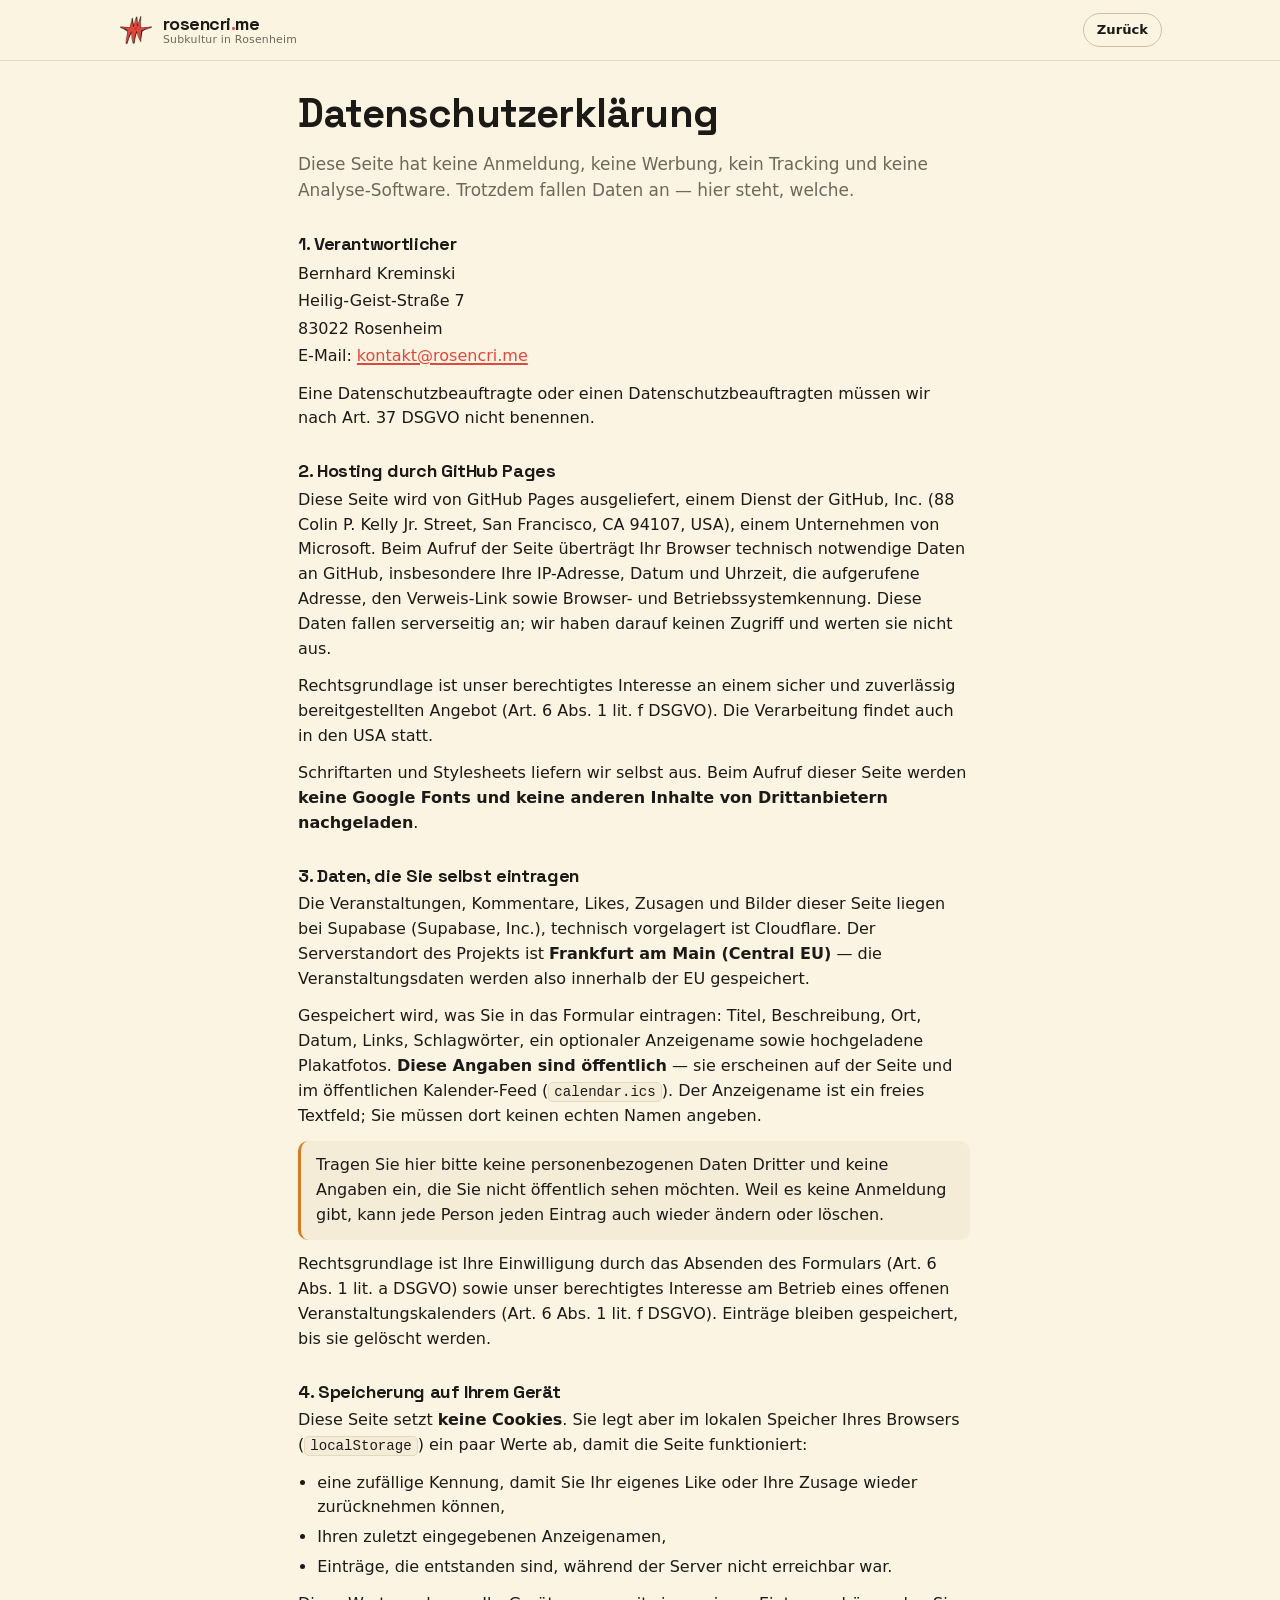
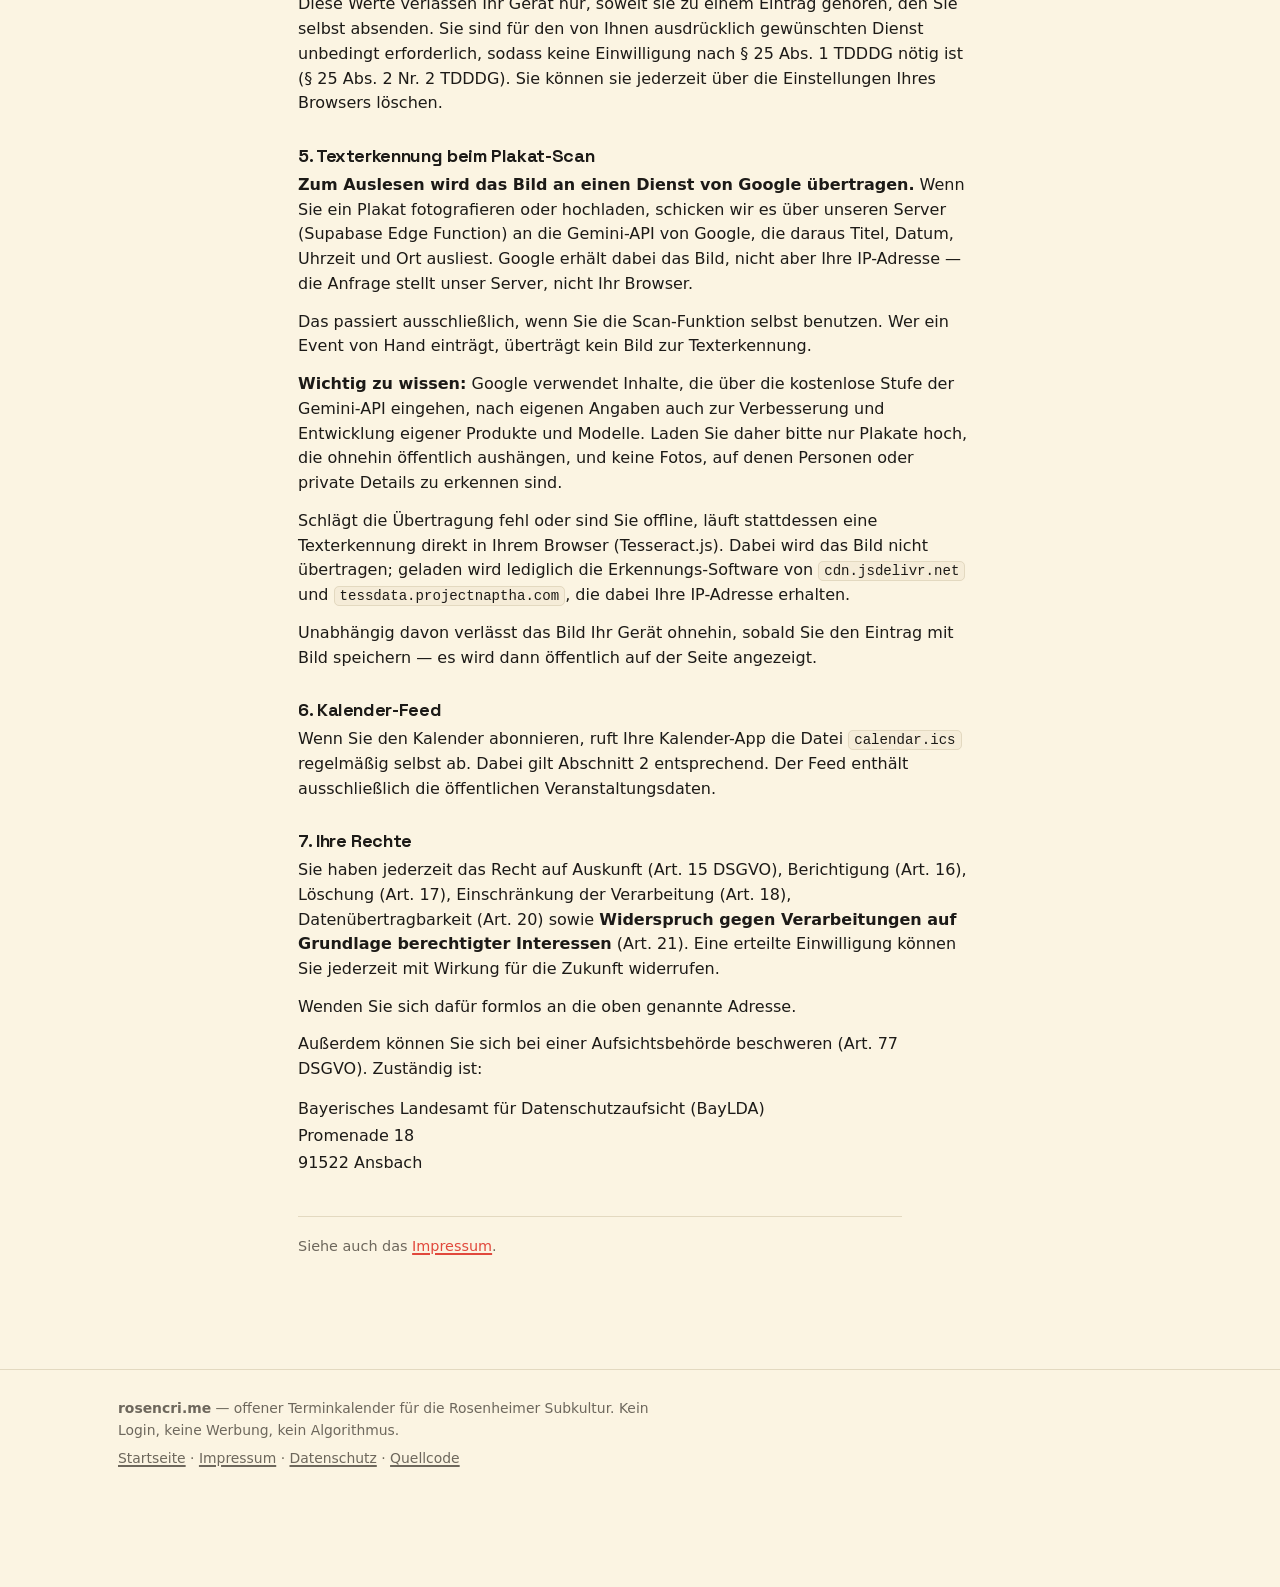
==== commit ee5256f4: "feat(ocr): read posters with a vision model, keep Tesseract as fallback Measured first. Six images t" ====
--- a/datenschutz.html
+++ b/datenschutz.html
@@ -14,7 +14,7 @@
 <link rel="icon" href="assets/img/icon-512.png" sizes="512x512" type="image/png">
 <link rel="apple-touch-icon" href="assets/img/apple-touch-icon.png">
 
-<link rel="stylesheet" href="assets/css/style.css?v=20260802T1852">
+<link rel="stylesheet" href="assets/css/style.css?v=20260808T0738">
 </head>
 <body>
 
@@ -115,14 +115,29 @@
   </section>
 
   <section>
-    <h2>5. Texterkennung beim Plakat-Scan</h2>
-    <p>Wenn Sie ein Plakat fotografieren, läuft die Texterkennung vollständig in
-      Ihrem Browser. <strong>Das Bild wird dafür nicht hochgeladen</strong> und
-      verlässt Ihr Gerät erst, wenn Sie den Eintrag mit Bild speichern.</p>
-    <p>Geladen wird dafür allerdings die Erkennungs-Software von
-      <code>cdn.jsdelivr.net</code> und <code>tessdata.projectnaptha.com</code>.
-      Diese Anbieter erhalten dabei Ihre IP-Adresse. Das geschieht nur, wenn Sie
-      die Funktion tatsächlich benutzen, nicht beim normalen Besuch der Seite.</p>
+    <h2 id="texterkennung">5. Texterkennung beim Plakat-Scan</h2>
+    <p><strong>Zum Auslesen wird das Bild an einen Dienst von Google
+      übertragen.</strong> Wenn Sie ein Plakat fotografieren oder hochladen,
+      schicken wir es über unseren Server (Supabase Edge Function) an die
+      Gemini-API von Google, die daraus Titel, Datum, Uhrzeit und Ort ausliest.
+      Google erhält dabei das Bild, nicht aber Ihre IP-Adresse — die Anfrage
+      stellt unser Server, nicht Ihr Browser.</p>
+    <p>Das passiert ausschließlich, wenn Sie die Scan-Funktion selbst
+      benutzen. Wer ein Event von Hand einträgt, überträgt kein Bild zur
+      Texterkennung.</p>
+    <p><strong>Wichtig zu wissen:</strong> Google verwendet Inhalte, die über
+      die kostenlose Stufe der Gemini-API eingehen, nach eigenen Angaben auch
+      zur Verbesserung und Entwicklung eigener Produkte und Modelle. Laden Sie
+      daher bitte nur Plakate hoch, die ohnehin öffentlich aushängen, und keine
+      Fotos, auf denen Personen oder private Details zu erkennen sind.</p>
+    <p>Schlägt die Übertragung fehl oder sind Sie offline, läuft stattdessen
+      eine Texterkennung direkt in Ihrem Browser (Tesseract.js). Dabei wird das
+      Bild nicht übertragen; geladen wird lediglich die Erkennungs-Software von
+      <code>cdn.jsdelivr.net</code> und <code>tessdata.projectnaptha.com</code>,
+      die dabei Ihre IP-Adresse erhalten.</p>
+    <p>Unabhängig davon verlässt das Bild Ihr Gerät ohnehin, sobald Sie den
+      Eintrag mit Bild speichern — es wird dann öffentlich auf der Seite
+      angezeigt.</p>
   </section>
 
   <section>
